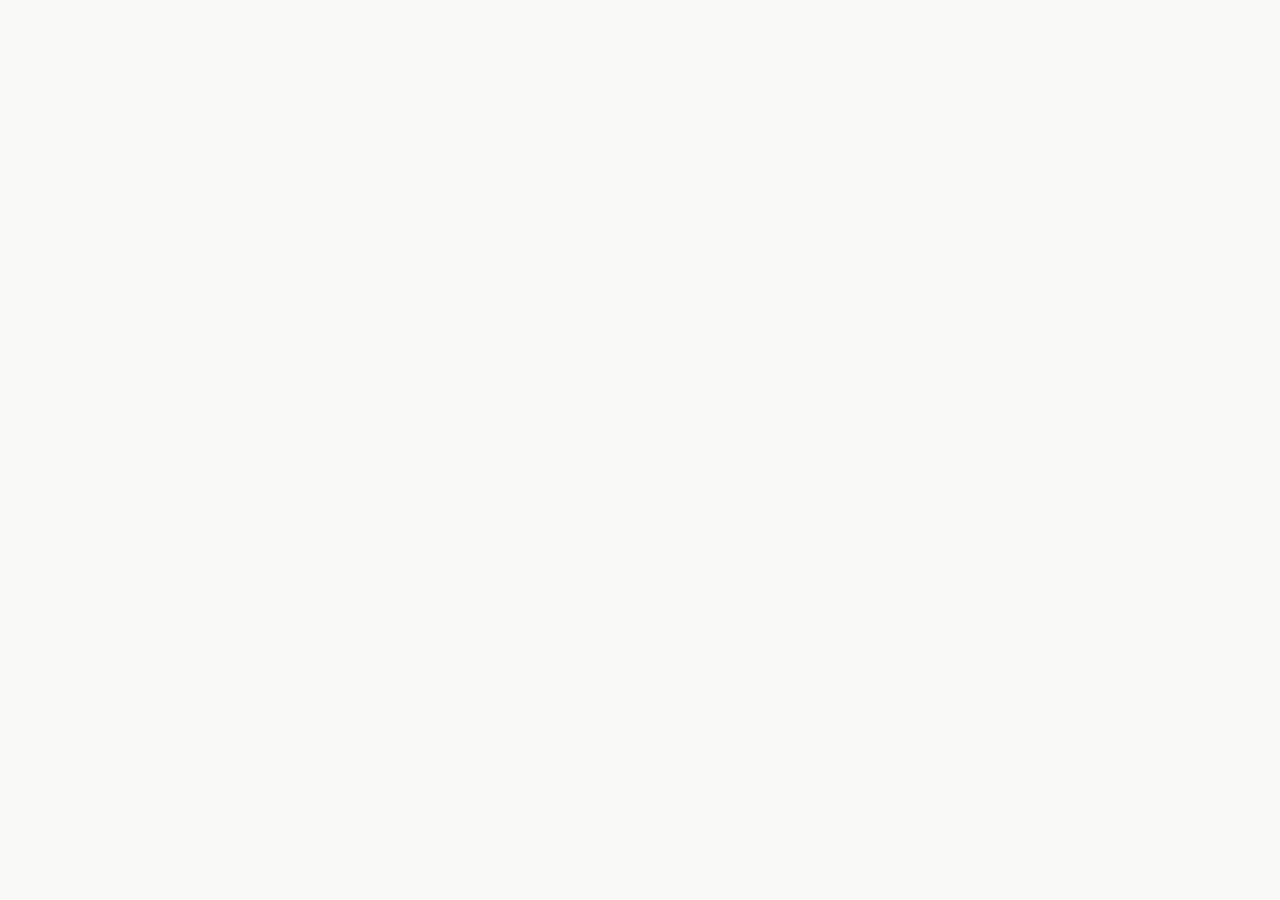
==== comparatif.html @ ac93987b "Add files via upload" ====
<!DOCTYPE html>
<html lang="fr">
<head>
  <meta charset="UTF-8" />
  <meta name="viewport" content="width=device-width, initial-scale=1.0" />
  <title>Comparateur — iAutomobile</title>
  <link rel="stylesheet" href="style.css" />
  <link rel="preconnect" href="https://fonts.googleapis.com" />
  <link rel="preconnect" href="https://fonts.gstatic.com" crossorigin />
  <link href="https://fonts.googleapis.com/css2?family=Inter:wght@300;400;500;600;700&display=swap" rel="stylesheet" />
  <style>
    /* ── COMPARATEUR SPÉCIFIQUE ── */

    /* Filtres sticky */
    .filters-bar {
      position: sticky;
      top: 64px;
      z-index: 90;
      background: rgba(249,249,247,0.92);
      backdrop-filter: blur(12px);
      -webkit-backdrop-filter: blur(12px);
      border-bottom: 1px solid rgba(0,0,0,0.07);
      padding: 16px 0;
    }

    .filters-bar__inner {
      display: flex;
      flex-wrap: wrap;
      gap: 16px;
      align-items: flex-end;
    }

    .filter-group {
      display: flex;
      flex-direction: column;
      gap: 5px;
      min-width: 160px;
    }

    .filter-group label {
      font-size: 0.72rem;
      font-weight: 600;
      text-transform: uppercase;
      letter-spacing: 0.08em;
      color: #888;
    }

    .filter-group select,
    .filter-group input[type="range"] {
      border: 1.5px solid rgba(0,0,0,0.12);
      border-radius: 10px;
      background: #fff;
      padding: 8px 12px;
      font-family: inherit;
      font-size: 0.875rem;
      color: #1A1A1A;
      outline: none;
      transition: border-color 0.2s;
      cursor: pointer;
      appearance: none;
      -webkit-appearance: none;
    }

    .filter-group select:focus,
    .filter-group input[type="range"]:focus {
      border-color: #2E7D32;
    }

    input[type="range"] {
      padding: 4px 0 !important;
      border: none !important;
      width: 100%;
      accent-color: #1A1A1A;
    }

    .slider-value {
      font-size: 0.82rem;
      font-weight: 600;
      color: #1A1A1A;
      text-align: right;
    }

    /* Vehicle select + add */
    .filter-vehicle {
      display: flex;
      gap: 8px;
      align-items: flex-end;
      flex: 1;
      min-width: 260px;
    }

    .filter-vehicle select {
      flex: 1;
      border: 1.5px solid rgba(0,0,0,0.12);
      border-radius: 10px;
      background: #fff;
      padding: 8px 12px;
      font-family: inherit;
      font-size: 0.875rem;
      color: #1A1A1A;
      outline: none;
      appearance: none;
      -webkit-appearance: none;
    }

    /* Chips */
    .chips {
      display: flex;
      flex-wrap: wrap;
      gap: 8px;
      padding: 8px 0 0;
      width: 100%;
    }

    .chip {
      display: inline-flex;
      align-items: center;
      gap: 6px;
      background: #1A1A1A;
      color: #F9F9F7;
      border-radius: 999px;
      padding: 5px 12px;
      font-size: 0.78rem;
      font-weight: 600;
    }

    .chip__remove {
      cursor: pointer;
      opacity: 0.6;
      font-size: 0.9rem;
      line-height: 1;
      transition: opacity 0.2s;
    }

    .chip__remove:hover {
      opacity: 1;
    }

    .chips-empty {
      font-size: 0.82rem;
      color: #aaa;
      padding: 6px 0;
    }

    /* ── MAIN CONTENT ── */
    .comparator-main {
      padding: 48px
---- style.css ----
/* ─── RESET & BASE ─────────────────────────────────── */
*, *::before, *::after {
  box-sizing: border-box;
  margin: 0;
  padding: 0;
}

html {
  scroll-behavior: smooth;
  font-size: 16px;
}

body {
  font-family: 'Inter', -apple-system, BlinkMacSystemFont, sans-serif;
  background-color: #F9F9F7;
  color: #1A1A1A;
  line-height: 1.6;
  -webkit-font-smoothing: antialiased;
}

a {
  text-decoration: none;
  color: inherit;
}

img {
  max-width: 100%;
  display: block;
}

/* ─── LAYOUT ─────────────────────────────────────────── */
.container {
  max-width: 1100px;
  margin: 0 auto;
  padding: 0 24px;
}

/* ─── NAVIGATION ─────────────────────────────────────── */
.nav {
  position: sticky;
  top: 0;
  z-index: 100;
  background: rgba(249, 249, 247, 0.85);
  backdrop-filter: blur(12px);
  -webkit-backdrop-filter: blur(12px);
  border-bottom: 1px solid rgba(0, 0, 0, 0.06);
}

.nav__inner {
  display: flex;
  align-items: center;
  justify-content: space-between;
  height: 64px;
}

.nav__logo {
  font-size: 1.1rem;
  font-weight: 700;
  letter-spacing: -0.03em;
  color: #1A1A1A;
}

.nav__links {
  display: flex;
  align-items: center;
  gap: 28px;
}

.nav__links a {
  font-size: 0.875rem;
  font-weight: 500;
  color: #555;
  transition: color 0.2s;
}

.nav__links a:hover {
  color: #1A1A1A;
}

/* ─── BUTTONS ────────────────────────────────────────── */
.btn {
  display: inline-flex;
  align-items: center;
  justify-content: center;
  padding: 10px 22px;
  border-radius: 10px;
  font-size: 0.9rem;
  font-weight: 600;
  cursor: pointer;
  transition: transform 0.18s ease, box-shadow 0.18s ease, background 0.18s ease;
}

.btn--primary {
  background: #1A1A1A;
  color: #F9F9F7;
  box-shadow: 0 2px 8px rgba(0,0,0,0.12);
}

.btn--primary:hover {
  transform: translateY(-2px);
  box-shadow: 0 6px 20px rgba(0,0,0,0.18);
}

.btn--ghost {
  background: transparent;
  color: #1A1A1A;
  border: 1.5px solid rgba(0,0,0,0.18);
}

.btn--ghost:hover {
  transform: translateY(-2px);
  background: rgba(0,0,0,0.04);
  box-shadow: 0 4px 12px rgba(0,0,0,0.08);
}

.btn--small {
  padding: 7px 16px;
  font-size: 0.82rem;
  background: #1A1A1A;
  color: #F9F9F7;
  border-radius: 8px;
}

.btn--small:hover {
  transform: translateY(-2px);
  box-shadow: 0 4px 12px rgba(0,0,0,0.2);
}

.btn--large {
  padding: 14px 36px;
  font-size: 1rem;
  border-radius: 14px;
}

/* ─── HERO ───────────────────────────────────────────── */
.hero {
  padding: 96px 0 88px;
  text-align: center;
}

.hero__inner {
  display: flex;
  flex-direction: column;
  align-items: center;
  gap: 24px;
}

.badge {
  display: inline-block;
  background: #E8F5E9;
  color: #2E7D32;
  font-size: 0.78rem;
  font-weight: 600;
  padding: 5px 14px;
  border-radius: 999px;
  letter-spacing: 0.02em;
}

.hero__title {
  font-size: clamp(3rem, 8vw, 5.5rem);
  font-weight: 700;
  letter-spacing: -0.04em;
  line-height: 1.05;
  color: #1A1A1A;
}

.hero__tagline {
  font-size: clamp(1.1rem, 2.5vw, 1.35rem);
  font-weight: 400;
  color: #555;
  max-width: 520px;
  line-height: 1.5;
}

.hero__ctas {
  display: flex;
  flex-wrap: wrap;
  gap: 12px;
  justify-content: center;
  margin-top: 8px;
}

/* ─── SECTIONS ───────────────────────────────────────── */
.section {
  padding: 88px 0;
}

.section--alt {
  background: #F2F2EF;
}

.section__header {
  text-align: center;
  max-width: 600px;
  margin: 0 auto 56px;
}

.section__label {
  font-size: 0.75rem;
  font-weight: 600;
  text-transform: uppercase;
  letter-spacing: 0.1em;
  color: #2E7D32;
}

.section__title {
  font-size: clamp(1.6rem, 3.5vw, 2.2rem);
  font-weight: 700;
  letter-spacing: -0.03em;
  color: #1A1A1A;
  margin-top: 10px;
  margin-bottom: 14px;
  line-height: 1.2;
}

.section__sub {
  font-size: 1rem;
  color: #666;
  line-height: 1.6;
}

/* ─── CARDS (4-col) ──────────────────────────────────── */
.cards--4 {
  display: grid;
  grid-template-columns: repeat(4, 1fr);
  gap: 20px;
}

.card {
  background: #fff;
  border-radius: 16px;
  padding: 28px 24px;
  box-shadow: 0 2px 12px rgba(0,0,0,0.06);
  transition: transform 0.2s ease, box-shadow 0.2s ease;
}

.card:hover {
  transform: translateY(-4px);
  box-shadow: 0 8px 28px rgba(0,0,0,0.10);
}

.card--green {
  background: #E8F5E9;
  border: 1.5px solid #A5D6A7;
}

.card__icon {
  font-size: 1.8rem;
  margin-bottom: 14px;
}

.card__title {
  font-size: 1rem;
  font-weight: 700;
  color: #1A1A1A;
  margin-bottom: 8px;
}

.card__text {
  font-size: 0.875rem;
  color: #555;
  line-height: 1.6;
}

/* ─── STEPS ──────────────────────────────────────────── */
.steps {
  display: flex;
  flex-direction: column;
  gap: 0;
  max-width: 700px;
  margin: 0 auto;
}

.step {
  display: flex;
  align-items: flex-start;
  gap: 24px;
  padding: 32px 0;
  border-bottom: 1px solid rgba(0,0,0,0.07);
  transition: transform 0.2s ease;
}

.step:last-child {
  border-bottom: none;
}

.step:hover {
  transform: translateX(4px);
}

.step__number {
  flex-shrink: 0;
  width: 44px;
  height: 44px;
  background: #1A1A1A;
  color: #F9F9F7;
  border-radius: 12px;
  display: flex;
  align-items: center;
  justify-content: center;
  font-size: 1.1rem;
  font-weight: 700;
}

.step__title {
  font-size: 1.05rem;
  font-weight: 700;
  color: #1A1A1A;
  margin-bottom: 6px;
}

.step__text {
  font-size: 0.9rem;
  color: #555;
  line-height: 1.6;
}

/* ─── PROFILES ───────────────────────────────────────── */
.profiles {
  display: grid;
  grid-template-columns: repeat(4, 1fr);
  gap: 20px;
}

.profile-card {
  background: #fff;
  border-radius: 16px;
  padding: 28px 22px;
  box-shadow: 0 2px 12px rgba(0,0,0,0.06);
  display: flex;
  flex-direction: column;
  gap: 10px;
  transition: transform 0.2s ease, box-shadow 0.2s ease;
}

.profile-card:hover {
  transform: translateY(-4px);
  box-shadow: 0 10px 30px rgba(0,0,0,0.10);
}

.profile-card--highlight {
  border: 1.5px solid #A5D6A7;
  background: #F0FAF0;
}

.profile-card__emoji {
  font-size: 2rem;
}

.profile-card__title {
  font-size: 1rem;
  font-weight: 700;
  color: #1A1A1A;
}

.profile-card__text {
  font-size: 0.85rem;
  color: #555;
  line-height: 1.6;
  flex: 1;
}

.profile-card__link {
  font-size: 0.82rem;
  font-weight: 600;
  color: #2E7D32;
  margin-top: 4px;
  transition: gap 0.2s;
}

.profile-card__link:hover {
  text-decoration: underline;
}

/* ─── CTA BAND ───────────────────────────────────────── */
.cta-band {
  background: #1A1A1A;
  padding: 80px 0;
}

.cta-band__inner {
  text-align: center;
  display: flex;
  flex-direction: column;
  align-items: center;
  gap: 16px;
}

.cta-band__title {
  font-size: clamp(1.5rem, 3vw, 2rem);
  font-weight: 700;
  color: #F9F9F7;
  letter-spacing: -0.03em;
}

.cta-band__sub {
  font-size: 0.95rem;
  color: #999;
}

.cta-band .btn--primary {
  background: #F9F9F7;
  color: #1A1A1A;
}

.cta-band .btn--primary:hover {
  background: #fff;
  box-shadow: 0 8px 24px rgba(255,255,255,0.15);
}

/* ─── FOOTER ─────────────────────────────────────────── */
.footer {
  padding: 48px 0;
  border-top: 1px solid rgba(0,0,0,0.07);
}

.footer__inner {
  display: flex;
  flex-direction: column;
  align-items: center;
  gap: 20px;
  text-align: center;
}

.footer__logo {
  font-size: 1rem;
  font-weight: 700;
  letter-spacing: -0.03em;
}

.footer__tagline {
  font-size: 0.82rem;
  color: #888;
  margin-top: 4px;
}

.footer__nav {
  display: flex;
  gap: 24px;
  flex-wrap: wrap;
  justify-content: center;
}

.footer__nav a {
  font-size: 0.82rem;
  color: #666;
  transition: color 0.2s;
}

.footer__nav a:hover {
  color: #1A1A1A;
}

.footer__copy {
  font-size: 0.78rem;
  color: #aaa;
}

/* ─── RESPONSIVE ─────────────────────────────────────── */
@media (max-width: 900px) {
  .cards--4,
  .profiles {
    grid-template-columns: repeat(2, 1fr);
  }
}

@media (max-width: 600px) {
  .nav__links a:not(.btn) {
    display: none;
  }

  .hero {
    padding: 64px 0 56px;
  }

  .cards--4,
  .profiles {
    grid-template-columns: 1fr;
  }

  .hero__ctas {
    flex-direction: column;
    align-items: stretch;
  }

  .hero__ctas .btn {
    text-align: center;
  }

  .step {
    gap: 16px;
  }

  .footer__nav {
    gap: 16px;
  }
}
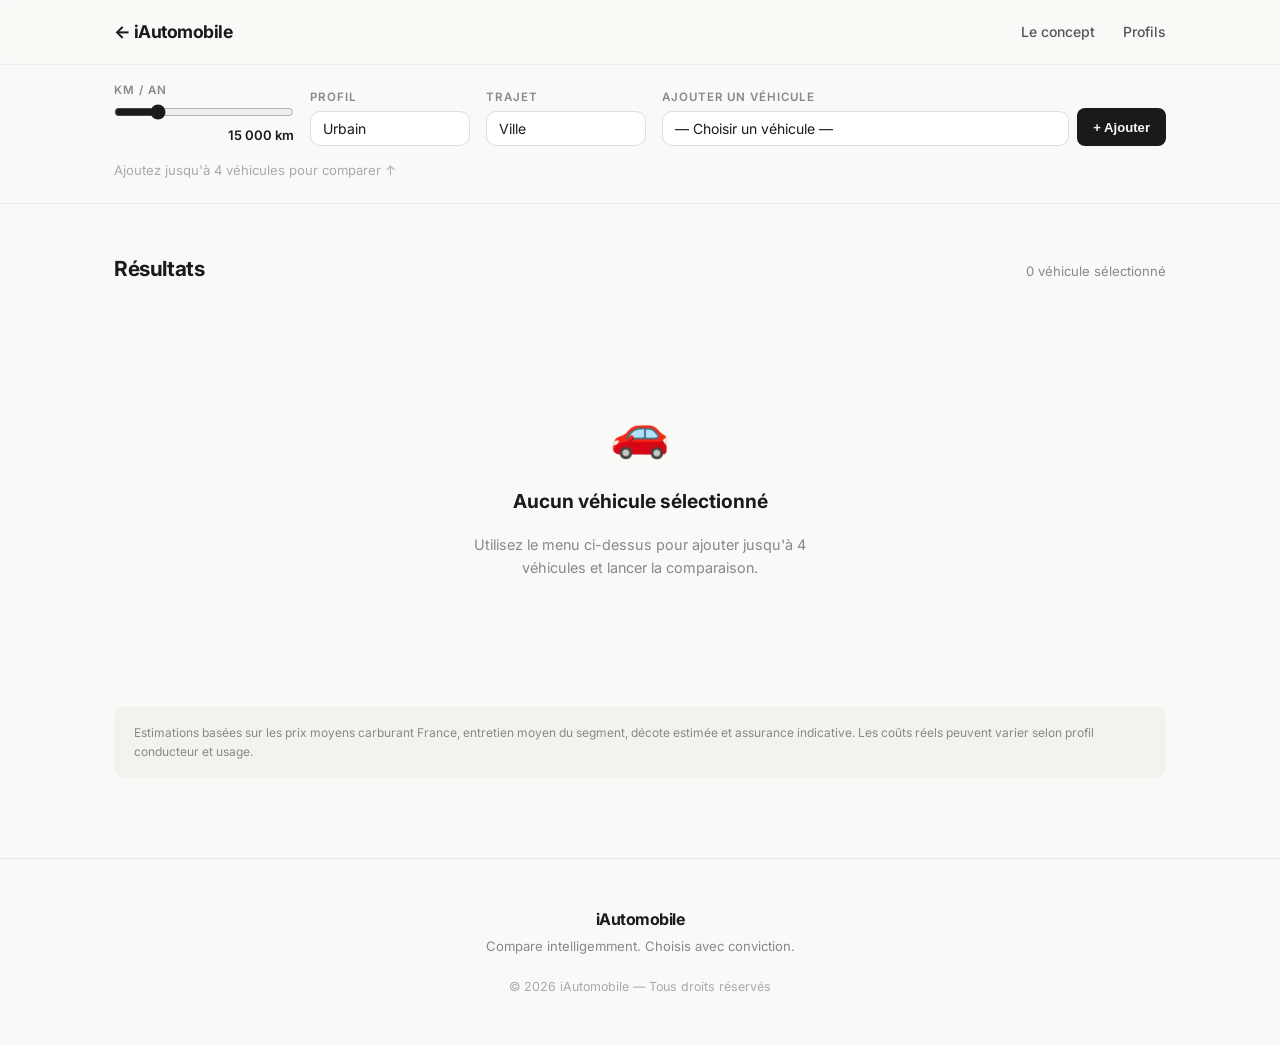
==== commit 8dfa65e9: "Add files via upload" ====
--- a/comparatif.html
+++ b/comparatif.html
@@ -9,9 +9,6 @@
   <link rel="preconnect" href="https://fonts.gstatic.com" crossorigin />
   <link href="https://fonts.googleapis.com/css2?family=Inter:wght@300;400;500;600;700&display=swap" rel="stylesheet" />
   <style>
-    /* ── COMPARATEUR SPÉCIFIQUE ── */
-
-    /* Filtres sticky */
     .filters-bar {
       position: sticky;
       top: 64px;
@@ -22,21 +19,18 @@
       border-bottom: 1px solid rgba(0,0,0,0.07);
       padding: 16px 0;
     }
-
     .filters-bar__inner {
       display: flex;
       flex-wrap: wrap;
       gap: 16px;
       align-items: flex-end;
     }
-
     .filter-group {
       display: flex;
       flex-direction: column;
       gap: 5px;
       min-width: 160px;
     }
-
     .filter-group label {
       font-size: 0.72rem;
       font-weight: 600;
@@ -44,9 +38,7 @@
       letter-spacing: 0.08em;
       color: #888;
     }
-
-    .filter-group select,
-    .filter-group input[type="range"] {
+    .filter-group select {
       border: 1.5px solid rgba(0,0,0,0.12);
       border-radius: 10px;
       background: #fff;
@@ -60,27 +52,18 @@
       appearance: none;
       -webkit-appearance: none;
     }
-
-    .filter-group select:focus,
-    .filter-group input[type="range"]:focus {
-      border-color: #2E7D32;
-    }
-
+    .filter-group select:focus { border-color: #2E7D32; }
     input[type="range"] {
-      padding: 4px 0 !important;
-      border: none !important;
       width: 100%;
       accent-color: #1A1A1A;
-    }
-
+      cursor: pointer;
+    }
     .slider-value {
       font-size: 0.82rem;
       font-weight: 600;
       color: #1A1A1A;
       text-align: right;
     }
-
-    /* Vehicle select + add */
     .filter-vehicle {
       display: flex;
       gap: 8px;
@@ -88,7 +71,6 @@
       flex: 1;
       min-width: 260px;
     }
-
     .filter-vehicle select {
       flex: 1;
       border: 1.5px solid rgba(0,0,0,0.12);
@@ -102,8 +84,6 @@
       appearance: none;
       -webkit-appearance: none;
     }
-
-    /* Chips */
     .chips {
       display: flex;
       flex-wrap: wrap;
@@ -111,7 +91,6 @@
       padding: 8px 0 0;
       width: 100%;
     }
-
     .chip {
       display: inline-flex;
       align-items: center;
@@ -123,7 +102,6 @@
       font-size: 0.78rem;
       font-weight: 600;
     }
-
     .chip__remove {
       cursor: pointer;
       opacity: 0.6;
@@ -131,17 +109,427 @@
       line-height: 1;
       transition: opacity 0.2s;
     }
-
-    .chip__remove:hover {
-      opacity: 1;
-    }
-
+    .chip__remove:hover { opacity: 1; }
     .chips-empty {
       font-size: 0.82rem;
       color: #aaa;
       padding: 6px 0;
     }
-
-    /* ── MAIN CONTENT ── */
-    .comparator-main {
-      padding: 48px
+    .comparator-main { padding: 48px 0 80px; }
+    .results-header {
+      display: flex;
+      align-items: baseline;
+      justify-content: space-between;
+      margin-bottom: 28px;
+      flex-wrap: wrap;
+      gap: 8px;
+    }
+    .results-header h2 {
+      font-size: 1.3rem;
+      font-weight: 700;
+      letter-spacing: -0.02em;
+    }
+    .results-count { font-size: 0.82rem; color: #888; }
+    .vehicle-cards {
+      display: grid;
+      grid-template-columns: repeat(2, 1fr);
+      gap: 20px;
+      margin-bottom: 48px;
+    }
+    .vehicle-card {
+      background: #fff;
+      border-radius: 16px;
+      box-shadow: 0 2px 12px rgba(0,0,0,0.06);
+      overflow: hidden;
+      transition: transform 0.2s ease, box-shadow 0.2s ease;
+    }
+    .vehicle-card:hover {
+      transform: translateY(-3px);
+      box-shadow: 0 8px 28px rgba(0,0,0,0.10);
+    }
+    .vc-header {
+      padding: 20px 22px 16px;
+      border-bottom: 1px solid rgba(0,0,0,0.06);
+      display: flex;
+      align-items: flex-start;
+      justify-content: space-between;
+      gap: 10px;
+    }
+    .vc-header__title { font-size: 1rem; font-weight: 700; color: #1A1A1A; letter-spacing: -0.01em; }
+    .vc-header__motor { font-size: 0.78rem; color: #888; margin-top: 2px; font-weight: 500; }
+    .vc-badge {
+      flex-shrink: 0;
+      font-size: 0.7rem;
+      font-weight: 700;
+      padding: 4px 10px;
+      border-radius: 999px;
+      white-space: nowrap;
+    }
+    .vc-badge--cheap { background: #F0F0EE; color: #1A1A1A; }
+    .vc-badge--best  { background: #E3F2FD; color: #1565C0; }
+    .vc-badge--fun   { background: #FFF3E0; color: #E65100; }
+    .vc-body { padding: 18px 22px; }
+    .vc-cost { margin-bottom: 18px; }
+    .vc-cost__label { font-size: 0.7rem; font-weight: 700; text-transform: uppercase; letter-spacing: 0.08em; color: #aaa; margin-bottom: 6px; }
+    .vc-cost__total { font-size: 1.5rem; font-weight: 700; color: #1A1A1A; letter-spacing: -0.03em; }
+    .vc-cost__per100 { font-size: 0.82rem; color: #888; margin-top: 2px; }
+    .vc-cost__breakdown { display: grid; grid-template-columns: repeat(3, 1fr); gap: 6px; margin-top: 10px; }
+    .vc-cost__item { display: flex; flex-direction: column; gap: 2px; }
+    .vc-cost__item-label { font-size: 0.68rem; color: #aaa; text-transform: uppercase; letter-spacing: 0.05em; }
+    .vc-cost__item-val { font-size: 0.85rem; font-weight: 600; color: #1A1A1A; }
+    .cost-bar-wrap { margin-top: 12px; height: 6px; background: #F0F0EE; border-radius: 999px; overflow: hidden; }
+    .cost-bar { height: 100%; border-radius: 999px; background: #1A1A1A; transition: width 0.5s ease; }
+    .vc-score { border-top: 1px solid rgba(0,0,0,0.06); padding-top: 14px; margin-bottom: 14px; }
+    .vc-score__main { display: flex; align-items: center; justify-content: space-between; margin-bottom: 10px; }
+    .vc-score__label { font-size: 0.7rem; font-weight: 700; text-transform: uppercase; letter-spacing: 0.08em; color: #aaa; }
+    .vc-score__num { font-size: 1.4rem; font-weight: 700; color: #1A1A1A; }
+    .vc-score__num span { font-size: 0.8rem; font-weight: 500; color: #aaa; }
+    .vc-subscores { display: grid; grid-template-columns: repeat(3, 1fr); gap: 8px; }
+    .vc-subscore { display: flex; flex-direction: column; gap: 4px; }
+    .vc-subscore__label { font-size: 0.65rem; color: #aaa; text-transform: uppercase; letter-spacing: 0.05em; }
+    .vc-subscore__bar-wrap { height: 4px; background: #F0F0EE; border-radius: 999px; }
+    .vc-subscore__bar { height: 100%; border-radius: 999px; transition: width 0.5s ease; }
+    .vc-subscore__bar--rational { background: #1565C0; }
+    .vc-subscore__bar--usage    { background: #555; }
+    .vc-subscore__bar--emotion  { background: #E65100; }
+    .vc-subscore__val { font-size: 0.75rem; font-weight: 600; color: #555; }
+    .vc-verdict { border-top: 1px solid rgba(0,0,0,0.06); padding-top: 14px; }
+    .vc-verdict__label { font-size: 0.7rem; font-weight: 700; text-transform: uppercase; letter-spacing: 0.08em; color: #2E7D32; margin-bottom: 6px; }
+    .vc-verdict__text { font-size: 0.85rem; color: #444; line-height: 1.6; }
+    .comp-table-section { margin-top: 16px; }
+    .comp-table-section h3 { font-size: 1.1rem; font-weight: 700; letter-spacing: -0.02em; margin-bottom: 16px; }
+    .comp-table-wrap { overflow-x: auto; border-radius: 16px; box-shadow: 0 2px 12px rgba(0,0,0,0.06); }
+    .comp-table { width: 100%; border-collapse: collapse; background: #fff; min-width: 560px; }
+    .comp-table th, .comp-table td { padding: 12px 18px; text-align: left; border-bottom: 1px solid rgba(0,0,0,0.06); font-size: 0.875rem; white-space: nowrap; }
+    .comp-table thead th { background: #1A1A1A; color: #F9F9F7; font-weight: 600; font-size: 0.8rem; }
+    .comp-table thead th:first-child { border-radius: 16px 0 0 0; }
+    .comp-table thead th:last-child  { border-radius: 0 16px 0 0; }
+    .comp-table tbody tr:last-child td { border-bottom: none; }
+    .comp-table tbody tr:hover td { background: #F9F9F7; }
+    .comp-table td:first-child { font-weight: 600; color: #555; font-size: 0.8rem; text-transform: uppercase; letter-spacing: 0.04em; }
+    .comp-table .best-val { color: #2E7D32; font-weight: 700; }
+    .empty-state { text-align: center; padding: 80px 24px; display: flex; flex-direction: column; align-items: center; gap: 16px; }
+    .empty-state__icon { font-size: 3rem; }
+    .empty-state__title { font-size: 1.2rem; font-weight: 700; color: #1A1A1A; }
+    .empty-state__text { font-size: 0.9rem; color: #888; max-width: 380px; }
+    .legal-note { margin-top: 40px; padding: 16px 20px; background: #F2F2EF; border-radius: 10px; font-size: 0.75rem; color: #888; line-height: 1.6; }
+    @media (max-width: 700px) {
+      .vehicle-cards { grid-template-columns: 1fr; }
+      .filters-bar__inner { gap: 12px; }
+      .filter-group { min-width: 130px; }
+    }
+  </style>
+</head>
+<body>
+
+  <header class="nav">
+    <div class="container nav__inner">
+      <a href="index.html" class="nav__logo">← iAutomobile</a>
+      <nav class="nav__links">
+        <a href="index.html#concept">Le concept</a>
+        <a href="index.html#profiles">Profils</a>
+      </nav>
+    </div>
+  </header>
+
+  <div class="filters-bar">
+    <div class="container">
+      <div class="filters-bar__inner">
+
+        <div class="filter-group" style="min-width:180px;">
+          <label for="km-slider">Km / an</label>
+          <input type="range" id="km-slider" min="5000" max="50000" step="1000" value="15000" />
+          <div class="slider-value" id="km-display">15 000 km</div>
+        </div>
+
+        <div class="filter-group">
+          <label for="filter-profile">Profil</label>
+          <select id="filter-profile">
+            <option value="urbain">Urbain</option>
+            <option value="long">Long Trajet</option>
+            <option value="sportif">Sportif</option>
+            <option value="famille">Famille</option>
+          </select>
+        </div>
+
+        <div class="filter-group">
+          <label for="filter-trajet">Trajet</label>
+          <select id="filter-trajet">
+            <option value="ville">Ville</option>
+            <option value="mixte">Mixte</option>
+            <option value="autoroute">Autoroute</option>
+          </select>
+        </div>
+
+        <div class="filter-vehicle">
+          <div class="filter-group" style="flex:1; min-width:0;">
+            <label for="vehicle-select">Ajouter un véhicule</label>
+            <select id="vehicle-select"></select>
+          </div>
+          <button class="btn btn--small" id="btn-add" style="flex-shrink:0; height:38px; border:none;">+ Ajouter</button>
+        </div>
+
+      </div>
+      <div class="chips" id="chips-container">
+        <span class="chips-empty">Ajoutez jusqu'à 4 véhicules pour comparer ↑</span>
+      </div>
+    </div>
+  </div>
+
+  <main class="comparator-main">
+    <div class="container">
+      <div class="results-header">
+        <h2>Résultats</h2>
+        <span class="results-count" id="results-count">0 véhicule sélectionné</span>
+      </div>
+      <div class="vehicle-cards" id="vehicle-cards">
+        <div class="empty-state" style="grid-column:1/-1;">
+          <div class="empty-state__icon">🚗</div>
+          <div class="empty-state__title">Aucun véhicule sélectionné</div>
+          <p class="empty-state__text">Utilisez le menu ci-dessus pour ajouter jusqu'à 4 véhicules et lancer la comparaison.</p>
+        </div>
+      </div>
+      <div class="comp-table-section" id="comp-table-section" style="display:none;">
+        <h3>Tableau comparatif</h3>
+        <div class="comp-table-wrap">
+          <table class="comp-table">
+            <thead id="comp-table-head"></thead>
+            <tbody id="comp-table-body"></tbody>
+          </table>
+        </div>
+      </div>
+      <div class="legal-note">
+        Estimations basées sur les prix moyens carburant France, entretien moyen du segment, décote estimée et assurance indicative. Les coûts réels peuvent varier selon profil conducteur et usage.
+      </div>
+    </div>
+  </main>
+
+  <footer class="footer">
+    <div class="container footer__inner">
+      <div class="footer__brand">
+        <span class="footer__logo">iAutomobile</span>
+        <p class="footer__tagline">Compare intelligemment. Choisis avec conviction.</p>
+      </div>
+      <p class="footer__copy">© 2026 iAutomobile — Tous droits réservés</p>
+    </div>
+  </footer>
+
+<script>
+const VEHICLES = [
+  { id:"dacia-sandero", brand:"Dacia", model:"Sandero", motorisation:"Essence 1.0 TCe 90", power:90, fuelType:"essence", realConso:6.2, trunkLiters:328, basePrice:15990, depreciationRate:0.20, maintenanceCostPerKm:0.045, insuranceBase:800, scores:{rational:82,usage:70,emotion:42} },
+  { id:"renault-clio", brand:"Renault", model:"Clio", motorisation:"Essence 1.0 TCe 100", power:100, fuelType:"essence", realConso:6.5, trunkLiters:391, basePrice:20490, depreciationRate:0.18, maintenanceCostPerKm:0.05, insuranceBase:950, scores:{rational:72,usage:76,emotion:58} },
+  { id:"peugeot-308", brand:"Peugeot", model:"308", motorisation:"Hybride 180 e-EAT8", power:180, fuelType:"hybride", realConso:5.1, trunkLiters:412, basePrice:34900, depreciationRate:0.17, maintenanceCostPerKm:0.055, insuranceBase:1150, scores:{rational:70,usage:80,emotion:68} },
+  { id:"toyota-yaris", brand:"Toyota", model:"Yaris", motorisation:"Hybride 116h", power:116, fuelType:"hybride", realConso:4.4, trunkLiters:286, basePrice:24990, depreciationRate:0.13, maintenanceCostPerKm:0.042, insuranceBase:900, scores:{rational:84,usage:78,emotion:52} },
+  { id:"vw-golf", brand:"Volkswagen", model:"Golf", motorisation:"TDI 115 DSG", power:115, fuelType:"diesel", realConso:5.8, trunkLiters:381, basePrice:31990, depreciationRate:0.16, maintenanceCostPerKm:0.058, insuranceBase:1100, scores:{rational:74,usage:84,emotion:60} },
+  { id:"tesla-model3", brand:"Tesla", model:"Model 3", motorisation:"Grande Autonomie AWD", power:358, fuelType:"electrique", realConso:15.5, trunkLiters:594, basePrice:45990, depreciationRate:0.19, maintenanceCostPerKm:0.028, insuranceBase:1400, scores:{rational:76,usage:85,emotion:82} },
+  { id:"bmw-serie3", brand:"BMW", model:"Série 3", motorisation:"320i xDrive", power:184, fuelType:"essence", realConso:7.8, trunkLiters:480, basePrice:50400, depreciationRate:0.20, maintenanceCostPerKm:0.075, insuranceBase:1650, scores:{rational:60,usage:78,emotion:86} },
+  { id:"audi-a3", brand:"Audi", model:"A3 Sportback", motorisation:"35 TFSI 150", power:150, fuelType:"essence", realConso:7.2, trunkLiters:380, basePrice:38200, depreciationRate:0.18, maintenanceCostPerKm:0.068, insuranceBase:1350, scores:{rational:62,usage:75,emotion:78} }
+];
+
+const FUEL_PRICE = { essence:1.82, diesel:1.72, hybride:1.82, electrique:0.196 };
+const PROFILE_WEIGHTS = {
+  urbain:  {rational:0.45, usage:0.35, emotion:0.20},
+  long:    {rational:0.50, usage:0.35, emotion:0.15},
+  sportif: {rational:0.25, usage:0.25, emotion:0.50},
+  famille: {rational:0.45, usage:0.40, emotion:0.15}
+};
+
+let selectedIds = [];
+
+function calculateAnnualCost(v, km) {
+  const p = FUEL_PRICE[v.fuelType] || 1.82;
+  const energy      = (v.realConso / 100) * km * p;
+  const maintenance = v.maintenanceCostPerKm * km;
+  const insurance   = v.insuranceBase;
+  const total       = Math.round(energy + maintenance + insurance);
+  return { total, energy:Math.round(energy), maintenance:Math.round(maintenance), insurance:Math.round(insurance), per100:parseFloat(((total/km)*100).toFixed(1)) };
+}
+
+function calculateResaleValue(v, years) {
+  const decay = [v.depreciationRate, v.depreciationRate*0.85, v.depreciationRate*0.75, v.depreciationRate*0.65, v.depreciationRate*0.60];
+  let val = v.basePrice;
+  for (let i = 0; i < years; i++) val = val * (1 - (decay[i] || 0.12));
+  return Math.round(val);
+}
+
+function calculateScore(v, profile) {
+  const w = PROFILE_WEIGHTS[profile] || PROFILE_WEIGHTS.urbain;
+  const global = Math.round(v.scores.rational*w.rational + v.scores.usage*w.usage + v.scores.emotion*w.emotion);
+  return { global, rational:v.scores.rational, usage:v.scores.usage, emotion:v.scores.emotion };
+}
+
+function getVerdictText(v, profile, cost, score, km) {
+  const pl = {urbain:"usage urbain", long:"longs trajets", sportif:"conduite sportive", famille:"usage famille"}[profile] || "votre usage";
+  const kl = km >= 20000 ? "grand rouleur" : km <= 8000 ? "petit rouleur" : "rouleur modéré";
+  let t = score.global >= 78
+    ? "Excellent choix pour un " + pl + " : le " + v.brand + " " + v.model + " affiche un score de " + score.global + "/100. "
+    : score.global >= 65
+    ? "Bon équilibre pour un " + pl + " avec un score de " + score.global + "/100. "
+    : "Choix acceptable, mais avec des compromis à noter (score " + score.global + "/100). ";
+  t += cost.per100 <= 14
+    ? "À " + cost.per100 + "€/100 km, c'est l'un des plus économiques pour un " + kl + ". "
+    : cost.per100 <= 20
+    ? "À " + cost.per100 + "€/100 km, le budget reste raisonnable pour un " + kl + ". "
+    : "À " + cost.per100 + "€/100 km, le coût est élevé — à peser selon votre budget. ";
+  t += score.emotion >= 80 ? "Le plaisir de conduite est clairement au rendez-vous."
+    : score.emotion >= 60 ? "L'agrément de conduite est satisfaisant sans être exceptionnel."
+    : "Ce véhicule mise sur la raison, pas les émotions.";
+  return t;
+}
+
+function getKm()      { return parseInt(document.getElementById("km-slider").value, 10); }
+function getProfile() { return document.getElementById("filter-profile").value; }
+
+function renderAll() { renderChips(); renderCards(); renderTable(); updateCount(); }
+
+function renderChips() {
+  const c = document.getElementById("chips-container");
+  c.innerHTML = "";
+  if (selectedIds.length === 0) {
+    c.innerHTML = '<span class="chips-empty">Ajoutez jusqu\'à 4 véhicules pour comparer ↑</span>';
+    return;
+  }
+  selectedIds.forEach(function(id) {
+    const v = VEHICLES.find(function(x){ return x.id === id; });
+    const chip = document.createElement("span");
+    chip.className = "chip";
+    chip.innerHTML = v.brand + " " + v.model + ' <span class="chip__remove" data-id="' + id + '">✕</span>';
+    chip.querySelector(".chip__remove").addEventListener("click", function(e) {
+      selectedIds = selectedIds.filter(function(x){ return x !== e.target.getAttribute("data-id"); });
+      renderAll();
+    });
+    c.appendChild(chip);
+  });
+}
+
+function renderCards() {
+  const container = document.getElementById("vehicle-cards");
+  container.innerHTML = "";
+  if (selectedIds.length === 0) {
+    container.innerHTML = '<div class="empty-state" style="grid-column:1/-1;"><div class="empty-state__icon">🚗</div><div class="empty-state__title">Aucun véhicule sélectionné</div><p class="empty-state__text">Utilisez le menu ci-dessus pour ajouter jusqu\'à 4 véhicules.</p></div>';
+    return;
+  }
+  const km = getKm(), profile = getProfile();
+  const data = selectedIds.map(function(id) {
+    const v = VEHICLES.find(function(x){ return x.id === id; });
+    return { v:v, cost:calculateAnnualCost(v,km), score:calculateScore(v,profile), r3:calculateResaleValue(v,3), r5:calculateResaleValue(v,5) };
+  });
+  const minCost  = Math.min.apply(null, data.map(function(d){ return d.cost.total; }));
+  const maxScore = Math.max.apply(null, data.map(function(d){ return d.score.global; }));
+  const maxEmo   = Math.max.apply(null, data.map(function(d){ return d.score.emotion; }));
+  const maxTotal = Math.max.apply(null, data.map(function(d){ return d.cost.total; }));
+
+  data.forEach(function(d) {
+    let badge = "";
+    if (d.cost.total === minCost)    badge = '<span class="vc-badge vc-badge--cheap">Le moins cher</span>';
+    else if (d.score.global === maxScore) badge = '<span class="vc-badge vc-badge--best">Meilleur score</span>';
+    else if (d.score.emotion === maxEmo)  badge = '<span class="vc-badge vc-badge--fun">Plus fun</span>';
+
+    const barPct  = Math.round((d.cost.total / maxTotal) * 100);
+    const verdict = getVerdictText(d.v, profile, d.cost, d.score, km);
+
+    const card = document.createElement("div");
+    card.className = "vehicle-card";
+    card.innerHTML =
+      '<div class="vc-header"><div><div class="vc-header__title">' + d.v.brand + ' ' + d.v.model + '</div><div class="vc-header__motor">' + d.v.motorisation + '</div></div>' + badge + '</div>' +
+      '<div class="vc-body">' +
+        '<div class="vc-cost"><div class="vc-cost__label">Coût annuel estimé</div>' +
+        '<div class="vc-cost__total">' + d.cost.total.toLocaleString("fr-FR") + ' €<span style="font-size:0.9rem;font-weight:400;color:#888;"> / an</span></div>' +
+        '<div class="vc-cost__per100">' + d.cost.per100 + ' €/100 km</div>' +
+        '<div class="vc-cost__breakdown">' +
+          '<div class="vc-cost__item"><span class="vc-cost__item-label">Énergie</span><span class="vc-cost__item-val">' + d.cost.energy.toLocaleString("fr-FR") + ' €</span></div>' +
+          '<div class="vc-cost__item"><span class="vc-cost__item-label">Entretien</span><span class="vc-cost__item-val">' + d.cost.maintenance.toLocaleString("fr-FR") + ' €</span></div>' +
+          '<div class="vc-cost__item"><span class="vc-cost__item-label">Assurance</span><span class="vc-cost__item-val">' + d.cost.insurance.toLocaleString("fr-FR") + ' €</span></div>' +
+        '</div>' +
+        '<div class="cost-bar-wrap"><div class="cost-bar" style="width:' + barPct + '%"></div></div></div>' +
+        '<div class="vc-score"><div class="vc-score__main"><span class="vc-score__label">Score global</span><span class="vc-score__num">' + d.score.global + '<span>/100</span></span></div>' +
+        '<div class="vc-subscores">' +
+          '<div class="vc-subscore"><span class="vc-subscore__label">Rationnel</span><div class="vc-subscore__bar-wrap"><div class="vc-subscore__bar vc-subscore__bar--rational" style="width:' + d.score.rational + '%"></div></div><span class="vc-subscore__val">' + d.score.rational + '</span></div>' +
+          '<div class="vc-subscore"><span class="vc-subscore__label">Usage</span><div class="vc-subscore__bar-wrap"><div class="vc-subscore__bar vc-subscore__bar--usage" style="width:' + d.score.usage + '%"></div></div><span class="vc-subscore__val">' + d.score.usage + '</span></div>' +
+          '<div class="vc-subscore"><span class="vc-subscore__label">Émotion</span><div class="vc-subscore__bar-wrap"><div class="vc-subscore__bar vc-subscore__bar--emotion" style="width:' + d.score.emotion + '%"></div></div><span class="vc-subscore__val">' + d.score.emotion + '</span></div>' +
+        '</div></div>' +
+        '<div class="vc-verdict"><div class="vc-verdict__label">L\'avis iAutomobile</div><p class="vc-verdict__text">' + verdict + '</p></div>' +
+      '</div>';
+    container.appendChild(card);
+  });
+}
+
+function renderTable() {
+  const section = document.getElementById("comp-table-section");
+  if (selectedIds.length === 0) { section.style.display = "none"; return; }
+  section.style.display = "block";
+  const km = getKm(), profile = getProfile();
+  const data = selectedIds.map(function(id) {
+    const v = VEHICLES.find(function(x){ return x.id === id; });
+    return { v:v, cost:calculateAnnualCost(v,km), score:calculateScore(v,profile), r3:calculateResaleValue(v,3), r5:calculateResaleValue(v,5) };
+  });
+  const rows = [
+    ["Score global",   function(d){ return d.score.global + " / 100"; }],
+    ["Coût annuel",    function(d){ return d.cost.total.toLocaleString("fr-FR") + " €"; }],
+    ["Coût / 100 km",  function(d){ return d.cost.per100 + " €"; }],
+    ["Énergie",        function(d){ return d.cost.energy.toLocaleString("fr-FR") + " €"; }],
+    ["Entretien",      function(d){ return d.cost.maintenance.toLocaleString("fr-FR") + " €"; }],
+    ["Assurance",      function(d){ return d.cost.insurance.toLocaleString("fr-FR") + " €"; }],
+    ["Revente 3 ans",  function(d){ return d.r3.toLocaleString("fr-FR") + " €"; }],
+    ["Revente 5 ans",  function(d){ return d.r5.toLocaleString("fr-FR") + " €"; }],
+    ["Puissance",      function(d){ return d.v.power + " ch"; }],
+    ["Conso réelle",   function(d){ return d.v.realConso + (d.v.fuelType === "electrique" ? " kWh/100" : " L/100"); }],
+    ["Coffre",         function(d){ return d.v.trunkLiters + " L"; }]
+  ];
+  const lowerBetter = new Set([1,2,3,4,5]);
+  let head = "<tr><th>Critère</th>";
+  data.forEach(function(d){ head += "<th>" + d.v.brand + " " + d.v.model + "</th>"; });
+  head += "</tr>";
+  document.getElementById("comp-table-head").innerHTML = head;
+
+  let body = "";
+  rows.forEach(function(row, idx) {
+    const label = row[0], fn = row[1];
+    const raws = data.map(function(d){ return parseFloat(fn(d)); });
+    const best = lowerBetter.has(idx) ? Math.min.apply(null,raws) : Math.max.apply(null,raws);
+    let tr = "<tr><td>" + label + "</td>";
+    data.forEach(function(d, i) {
+      const val = fn(d);
+      const isBest = !isNaN(raws[i]) && raws[i] === best;
+      tr += '<td class="' + (isBest ? "best-val" : "") + '">' + val + "</td>";
+    });
+    body += tr + "</tr>";
+  });
+  document.getElementById("comp-table-body").innerHTML = body;
+}
+
+function updateCount() {
+  const n = selectedIds.length;
+  document.getElementById("results-count").textContent =
+    n === 0 ? "0 véhicule sélectionné" : n === 1 ? "1 véhicule sélectionné" : n + " véhicules comparés";
+}
+
+document.addEventListener("DOMContentLoaded", function() {
+  const sel = document.getElementById("vehicle-select");
+  sel.innerHTML = '<option value="">— Choisir un véhicule —</option>';
+  VEHICLES.forEach(function(v) {
+    const opt = document.createElement("option");
+    opt.value = v.id;
+    opt.textContent = v.brand + " " + v.model + " — " + v.motorisation;
+    sel.appendChild(opt);
+  });
+
+  document.getElementById("km-slider").addEventListener("input", function(e) {
+    document.getElementById("km-display").textContent = parseInt(e.target.value,10).toLocaleString("fr-FR") + " km";
+    renderAll();
+  });
+  document.getElementById("filter-profile").addEventListener("change", renderAll);
+  document.getElementById("filter-trajet").addEventListener("change", renderAll);
+  document.getElementById("btn-add").addEventListener("click", function() {
+    const id = document.getElementById("vehicle-select").value;
+    if (!id) return;
+    if (selectedIds.indexOf(id) !== -1) return;
+    if (selectedIds.length >= 4) { alert("Maximum 4 véhicules."); return; }
+    selectedIds.push(id);
+    document.getElementById("vehicle-select").value = "";
+    renderAll();
+  });
+});
+</script>
+</body>
+</html>
